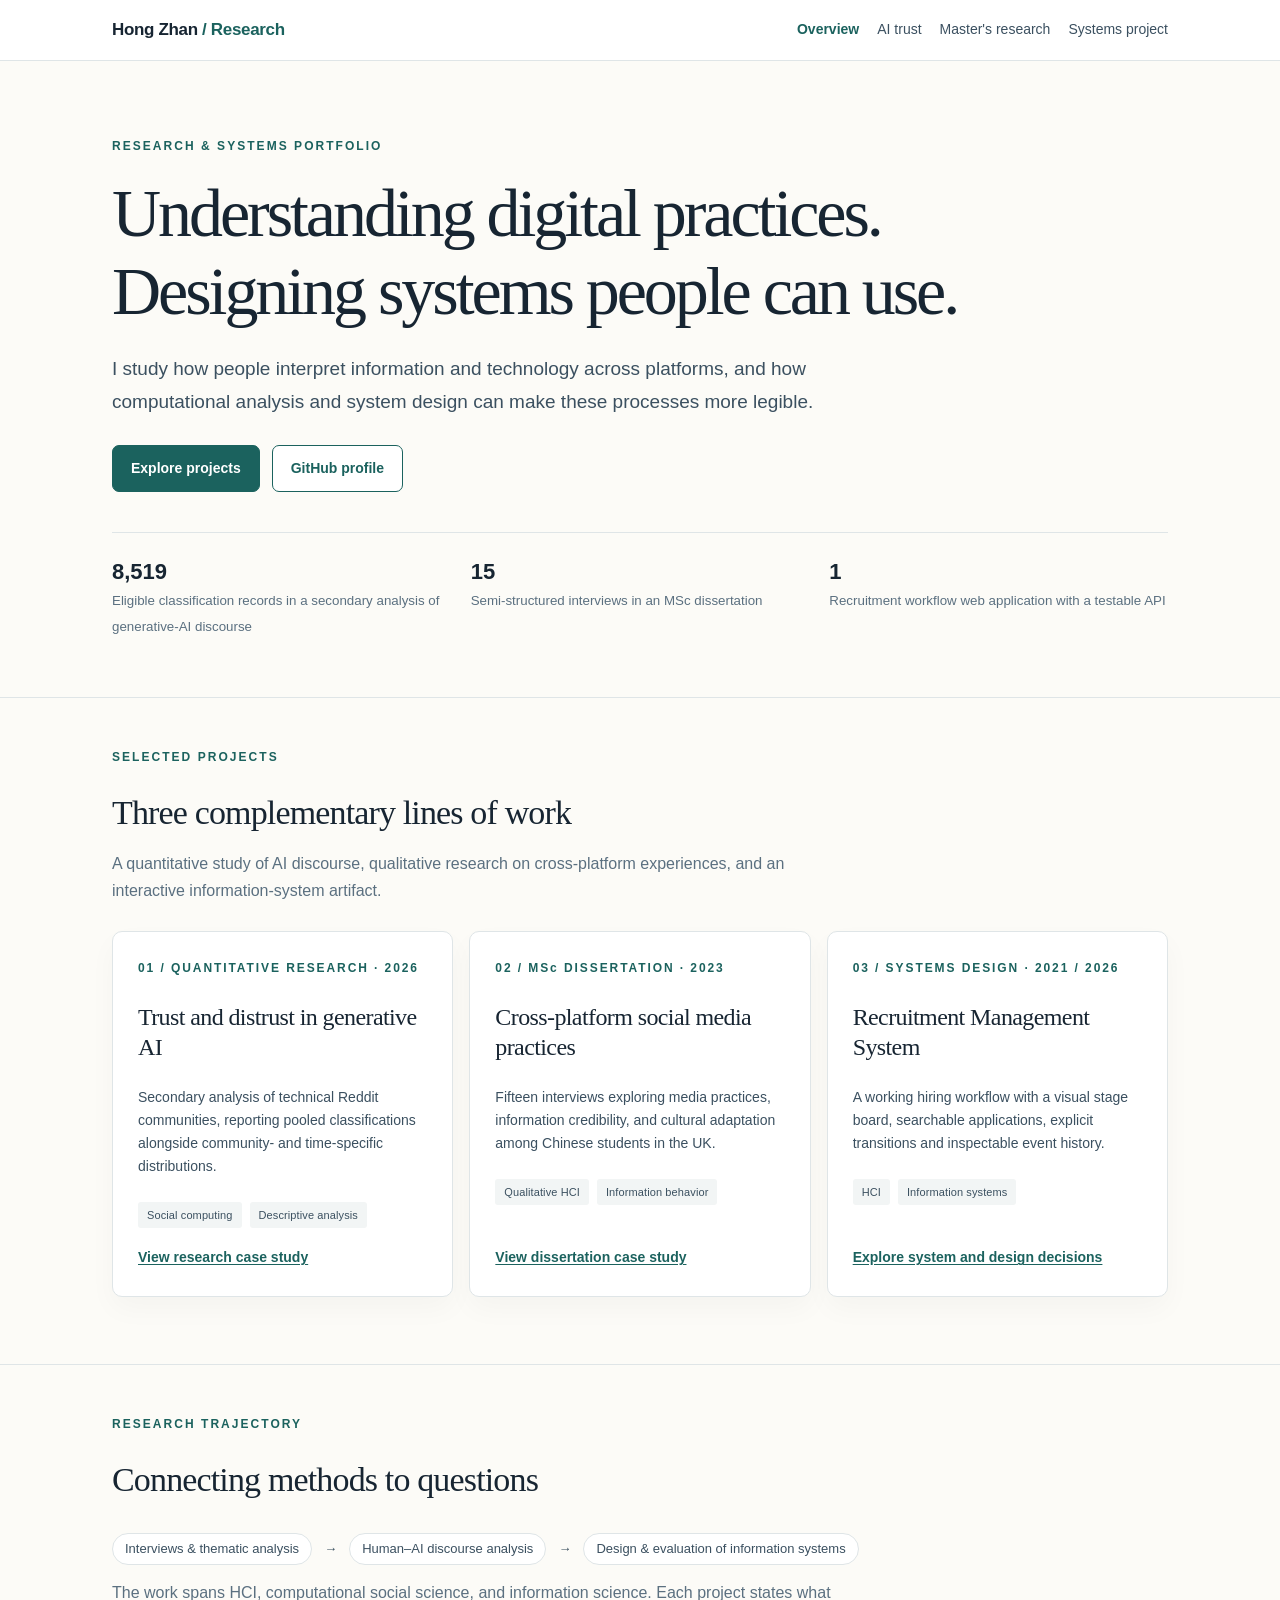
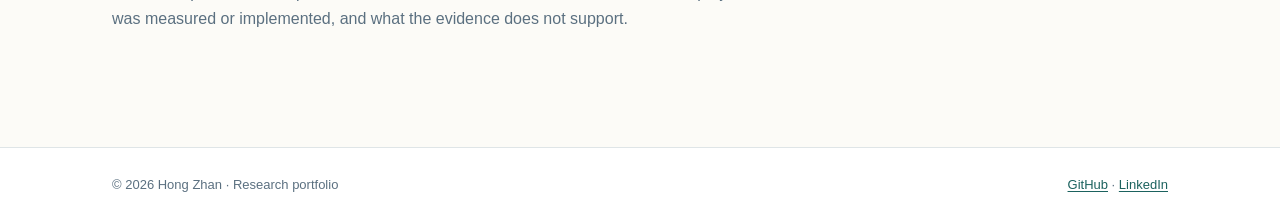
==== portfolio/index.html @ 1892803e "Build Spring Boot MySQL recruitment system migration" ====
<!doctype html>
<html lang="en"><head><meta charset="utf-8"><meta name="viewport" content="width=device-width,initial-scale=1"><meta name="description" content="Hong Zhan's research portfolio: human–AI trust, cross-platform information practices, and recruitment system design."><title>Research Portfolio | Hong Zhan</title><link rel="stylesheet" href="styles.css"></head>
<body><a class="visually-hidden" href="#main">Skip to content</a><header><div class="nav"><a class="brand" href="index.html">Hong Zhan <span>/ Research</span></a><nav aria-label="Main navigation"><a href="index.html" aria-current="page">Overview</a><a href="genai.html">AI trust</a><a href="masters.html">Master's research</a><a href="undergraduate.html">Systems project</a></nav></div></header>
<main id="main"><div class="wrap"><section class="hero"><p class="eyebrow">Research & systems portfolio</p><h1>Understanding digital practices. Designing systems people can use.</h1><p class="lede">I study how people interpret information and technology across platforms, and how computational analysis and system design can make these processes more legible.</p><div class="action-row"><a class="button" href="#projects">Explore projects</a><a class="button secondary" href="https://github.com/ivyhongzhan" rel="noopener noreferrer" target="_blank">GitHub profile</a></div><div class="metrics" aria-label="Selected work"><div class="metric"><strong>8,519</strong><small>Eligible classification records in a secondary analysis of generative-AI discourse</small></div><div class="metric"><strong>15</strong><small>Semi-structured interviews in an MSc dissertation</small></div><div class="metric"><strong>1</strong><small>Recruitment workflow web application with a testable API</small></div></div></section></div><hr class="rule"><section class="section" id="projects"><div class="wrap"><p class="eyebrow">Selected projects</p><h2>Three complementary lines of work</h2><p class="section-heading">A quantitative study of AI discourse, qualitative research on cross-platform experiences, and an interactive information-system artifact.</p><div class="grid">
<article class="card"><span class="index">01 / QUANTITATIVE RESEARCH · 2026</span><h3>Trust and distrust in generative AI</h3><p>Secondary analysis of technical Reddit communities, reporting pooled classifications alongside community- and time-specific distributions.</p><div class="chip-row"><span class="chip">Social computing</span><span class="chip">Descriptive analysis</span></div><a class="link" href="genai.html">View research case study</a></article>
<article class="card"><span class="index">02 / MSc DISSERTATION · 2023</span><h3>Cross-platform social media practices</h3><p>Fifteen interviews exploring media practices, information credibility, and cultural adaptation among Chinese students in the UK.</p><div class="chip-row"><span class="chip">Qualitative HCI</span><span class="chip">Information behavior</span></div><a class="link" href="masters.html">View dissertation case study</a></article>
<article class="card"><span class="index">03 / SYSTEMS DESIGN · 2021 / 2026</span><h3>Recruitment Management System</h3><p>A working hiring workflow with a visual stage board, searchable applications, explicit transitions and inspectable event history.</p><div class="chip-row"><span class="chip">HCI</span><span class="chip">Information systems</span></div><a class="link" href="undergraduate.html">Explore system and design decisions</a></article>
</div></div></section><hr class="rule"><section class="section"><div class="wrap"><p class="eyebrow">Research trajectory</p><h2>Connecting methods to questions</h2><div class="lineage"><span>Interviews & thematic analysis</span><strong aria-hidden="true">→</strong><span>Human–AI discourse analysis</span><strong aria-hidden="true">→</strong><span>Design & evaluation of information systems</span></div><p class="section-heading">The work spans HCI, computational social science, and information science. Each project states what was measured or implemented, and what the evidence does not support.</p></div></section></main>
<footer class="site-footer"><div class="wrap"><span>© 2026 Hong Zhan · Research portfolio</span><span><a href="https://github.com/ivyhongzhan" target="_blank" rel="noopener noreferrer">GitHub</a> · <a href="https://www.linkedin.com/in/ivyhongzhan/" target="_blank" rel="noopener noreferrer">LinkedIn</a></span></div></footer></body></html>
---- portfolio/styles.css ----
:root{--ink:#172532;--ink2:#3b5060;--muted:#5b7080;--paper:#fcfbf7;--white:#fff;--line:#dfe5e7;--accent:#1b625e;--accent-lite:#e8f3ef;--gold:#ba7c40;--soft:#f2f5f5;--max:1100px}
*{box-sizing:border-box}html{scroll-behavior:smooth}body{margin:0;background:var(--paper);font-family:-apple-system,BlinkMacSystemFont,"Segoe UI",Inter,Arial,sans-serif;color:var(--ink);font-size:16px;line-height:1.65}a{color:var(--accent);text-underline-offset:.17em}a:hover{text-decoration-thickness:2px}a:focus-visible,button:focus-visible{outline:3px solid #8a6c40;outline-offset:4px}header{background:#fff;border-bottom:1px solid var(--line)}.nav{max-width:var(--max);margin:auto;display:flex;align-items:center;justify-content:space-between;gap:20px;padding:16px 22px}.brand{font-size:17px;font-weight:760;letter-spacing:-.02em;color:var(--ink);text-decoration:none}.brand span{color:var(--accent)}nav{display:flex;flex-wrap:wrap;gap:18px;font-size:14px}nav a{text-decoration:none;color:var(--ink2)}nav a[aria-current=page]{color:var(--accent);font-weight:700}.wrap{max-width:var(--max);margin:auto;padding:0 22px}.hero{padding:76px 0 58px}.eyebrow{font-size:12px;font-weight:750;letter-spacing:.17em;text-transform:uppercase;color:var(--accent);margin:0 0 17px}.hero h1,.page-hero h1{font-family:Georgia,"Times New Roman",serif;font-weight:500;letter-spacing:-.045em;line-height:1.15}.hero h1{font-size:clamp(40px,6vw,68px);max-width:930px;margin:0 0 23px}.lede{font-size:19px;max-width:760px;line-height:1.7;color:var(--ink2)}.subtle{color:var(--muted)}.action-row{display:flex;gap:12px;flex-wrap:wrap;margin:27px 0}.button{display:inline-flex;align-items:center;justify-content:center;padding:11px 18px;border:1px solid var(--accent);border-radius:7px;background:var(--accent);color:white;font-size:14px;font-weight:650;text-decoration:none}.button.secondary{background:white;color:var(--accent)}.button:hover{filter:brightness(.96)}.metrics{display:grid;grid-template-columns:repeat(3,1fr);gap:20px;border-top:1px solid var(--line);padding:24px 0 0;margin-top:40px}.metric strong{display:block;font-size:22px;font-weight:730;line-height:1.35}.metric small{color:var(--muted)}.section{padding:50px 0 67px}.section h2{font-family:Georgia,"Times New Roman",serif;letter-spacing:-.025em;font-size:34px;font-weight:500;margin:0 0 10px}.section-heading{max-width:720px;color:var(--muted);margin:0 0 27px}.grid{display:grid;grid-template-columns:repeat(3,1fr);gap:16px}.card{display:flex;flex-direction:column;background:white;border:1px solid var(--line);border-radius:10px;padding:27px 25px;box-shadow:0 12px 28px rgba(12,37,45,.03);min-height:325px}.card .index{font-size:12px;letter-spacing:.16em;color:var(--accent);font-weight:750}.card h3{font-family:Georgia,"Times New Roman",serif;font-size:24px;font-weight:500;line-height:1.25;letter-spacing:-.025em;margin:23px 0 10px}.card p{font-size:14px;color:var(--ink2)}.card .link{margin-top:auto;padding-top:18px;font-size:14px;font-weight:700}.chip-row{display:flex;gap:8px;flex-wrap:wrap;margin-top:10px}.chip{border-radius:3px;background:var(--soft);padding:4px 9px;color:var(--ink2);font-size:11px;letter-spacing:.01em}.rule{border:0;border-top:1px solid var(--line);margin:0}.page-hero{padding:58px 0 34px}.page-hero h1{font-size:clamp(34px,5vw,54px);max-width:970px;margin:0 0 22px}.meta{color:var(--muted);font-size:14px}.article{display:grid;grid-template-columns:minmax(0,1fr) 260px;gap:60px;padding-bottom:70px}.article section{padding:19px 0 23px;border-top:1px solid var(--line)}.article h2{font-size:23px;margin:7px 0 12px;letter-spacing:-.015em}.article p,.article li{color:var(--ink2)}.article ul,.article ol{padding-left:22px}.article aside{position:sticky;top:22px;align-self:start;border:1px solid var(--line);background:#fff;border-radius:8px;padding:23px}.article aside strong{font-size:13px;letter-spacing:.08em;text-transform:uppercase}.fact{margin:16px 0}.fact small{font-size:12px;color:var(--muted);display:block}.fact b{font-size:15px;font-weight:650}.note{background:var(--accent-lite);border-left:3px solid var(--accent);padding:14px 18px;color:var(--ink2);font-size:14px;border-radius:0 7px 7px 0}.paper-box{background:#fff;border:1px solid var(--line);padding:18px 22px;border-radius:8px;margin:18px 0}.paper-box h3{margin:0 0 10px;font-size:17px}.steps{display:grid;grid-template-columns:repeat(3,1fr);gap:12px}.step{border:1px solid var(--line);border-radius:7px;background:white;padding:17px}.step b{display:block;font-size:14px}.step span{font-size:13px;color:var(--muted)}.site-footer{border-top:1px solid var(--line);background:white;padding:26px 0;margin-top:20px;color:var(--muted);font-size:13px}.site-footer .wrap{display:flex;justify-content:space-between;gap:12px;flex-wrap:wrap}code{background:#e9eeed;border-radius:3px;padding:2px 5px;color:#183c3b}pre{overflow-x:auto;background:#172532;color:#fff;padding:17px;border-radius:6px;font-size:13px;line-height:1.6}.visually-hidden{position:absolute!important;width:1px;height:1px;overflow:hidden;clip:rect(0,0,0,0);white-space:nowrap}.lineage{display:flex;align-items:center;gap:12px;flex-wrap:wrap;padding:15px 0;color:var(--ink2);font-size:13px}.lineage span{display:inline-block;border:1px solid var(--line);border-radius:50px;padding:4px 12px;background:white}@media(max-width:810px){.grid{grid-template-columns:1fr}.card{min-height:auto}.article{grid-template-columns:1fr;gap:10px}.article aside{position:static;order:-1}.steps{grid-template-columns:1fr}.metrics{grid-template-columns:1fr 1fr}.hero{padding:50px 0 35px}}@media(max-width:480px){.nav{align-items:flex-start;flex-direction:column;gap:9px}nav{gap:12px}.metrics{grid-template-columns:1fr}.page-hero{padding:42px 0 18px}}@media(prefers-reduced-motion:reduce){html{scroll-behavior:auto}}
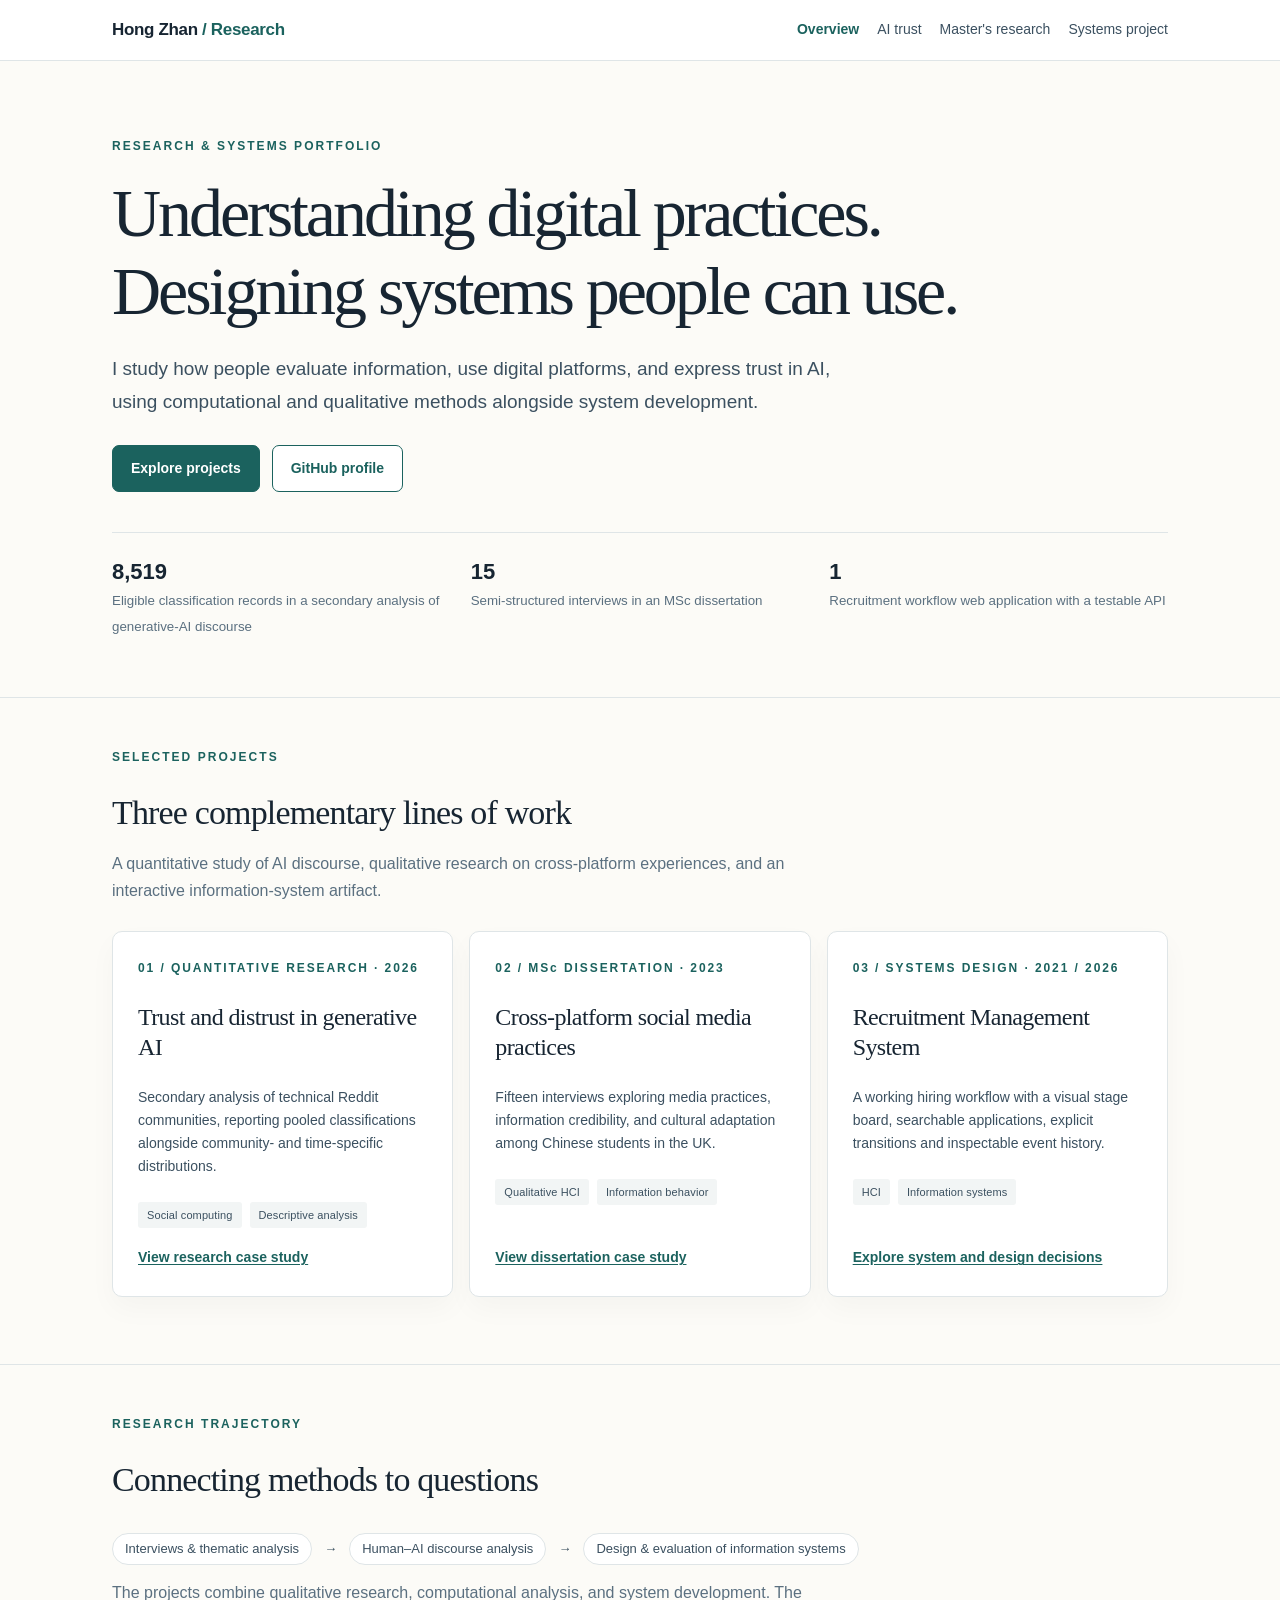
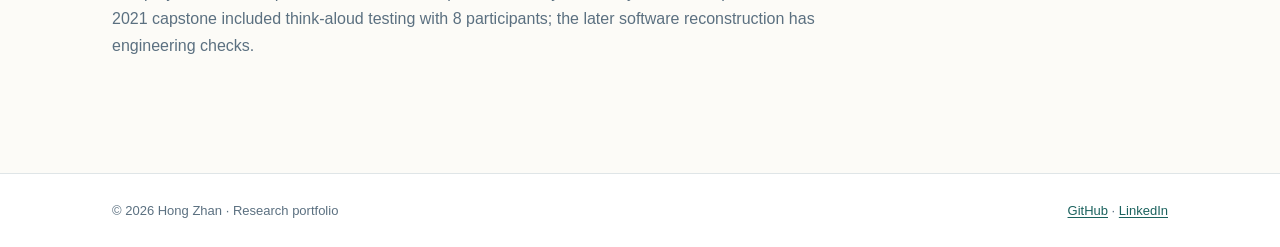
==== commit 699b9dbf: "Clarify capstone history and simplify portfolio documentation" ====
--- a/portfolio/index.html
+++ b/portfolio/index.html
@@ -1,9 +1,9 @@
 <!doctype html>
 <html lang="en"><head><meta charset="utf-8"><meta name="viewport" content="width=device-width,initial-scale=1"><meta name="description" content="Hong Zhan's research portfolio: human–AI trust, cross-platform information practices, and recruitment system design."><title>Research Portfolio | Hong Zhan</title><link rel="stylesheet" href="styles.css"></head>
 <body><a class="visually-hidden" href="#main">Skip to content</a><header><div class="nav"><a class="brand" href="index.html">Hong Zhan <span>/ Research</span></a><nav aria-label="Main navigation"><a href="index.html" aria-current="page">Overview</a><a href="genai.html">AI trust</a><a href="masters.html">Master's research</a><a href="undergraduate.html">Systems project</a></nav></div></header>
-<main id="main"><div class="wrap"><section class="hero"><p class="eyebrow">Research & systems portfolio</p><h1>Understanding digital practices. Designing systems people can use.</h1><p class="lede">I study how people interpret information and technology across platforms, and how computational analysis and system design can make these processes more legible.</p><div class="action-row"><a class="button" href="#projects">Explore projects</a><a class="button secondary" href="https://github.com/ivyhongzhan" rel="noopener noreferrer" target="_blank">GitHub profile</a></div><div class="metrics" aria-label="Selected work"><div class="metric"><strong>8,519</strong><small>Eligible classification records in a secondary analysis of generative-AI discourse</small></div><div class="metric"><strong>15</strong><small>Semi-structured interviews in an MSc dissertation</small></div><div class="metric"><strong>1</strong><small>Recruitment workflow web application with a testable API</small></div></div></section></div><hr class="rule"><section class="section" id="projects"><div class="wrap"><p class="eyebrow">Selected projects</p><h2>Three complementary lines of work</h2><p class="section-heading">A quantitative study of AI discourse, qualitative research on cross-platform experiences, and an interactive information-system artifact.</p><div class="grid">
+<main id="main"><div class="wrap"><section class="hero"><p class="eyebrow">Research & systems portfolio</p><h1>Understanding digital practices. Designing systems people can use.</h1><p class="lede">I study how people evaluate information, use digital platforms, and express trust in AI, using computational and qualitative methods alongside system development.</p><div class="action-row"><a class="button" href="#projects">Explore projects</a><a class="button secondary" href="https://github.com/ivyhongzhan" rel="noopener noreferrer" target="_blank">GitHub profile</a></div><div class="metrics" aria-label="Selected work"><div class="metric"><strong>8,519</strong><small>Eligible classification records in a secondary analysis of generative-AI discourse</small></div><div class="metric"><strong>15</strong><small>Semi-structured interviews in an MSc dissertation</small></div><div class="metric"><strong>1</strong><small>Recruitment workflow web application with a testable API</small></div></div></section></div><hr class="rule"><section class="section" id="projects"><div class="wrap"><p class="eyebrow">Selected projects</p><h2>Three complementary lines of work</h2><p class="section-heading">A quantitative study of AI discourse, qualitative research on cross-platform experiences, and an interactive information-system artifact.</p><div class="grid">
 <article class="card"><span class="index">01 / QUANTITATIVE RESEARCH · 2026</span><h3>Trust and distrust in generative AI</h3><p>Secondary analysis of technical Reddit communities, reporting pooled classifications alongside community- and time-specific distributions.</p><div class="chip-row"><span class="chip">Social computing</span><span class="chip">Descriptive analysis</span></div><a class="link" href="genai.html">View research case study</a></article>
 <article class="card"><span class="index">02 / MSc DISSERTATION · 2023</span><h3>Cross-platform social media practices</h3><p>Fifteen interviews exploring media practices, information credibility, and cultural adaptation among Chinese students in the UK.</p><div class="chip-row"><span class="chip">Qualitative HCI</span><span class="chip">Information behavior</span></div><a class="link" href="masters.html">View dissertation case study</a></article>
 <article class="card"><span class="index">03 / SYSTEMS DESIGN · 2021 / 2026</span><h3>Recruitment Management System</h3><p>A working hiring workflow with a visual stage board, searchable applications, explicit transitions and inspectable event history.</p><div class="chip-row"><span class="chip">HCI</span><span class="chip">Information systems</span></div><a class="link" href="undergraduate.html">Explore system and design decisions</a></article>
-</div></div></section><hr class="rule"><section class="section"><div class="wrap"><p class="eyebrow">Research trajectory</p><h2>Connecting methods to questions</h2><div class="lineage"><span>Interviews & thematic analysis</span><strong aria-hidden="true">→</strong><span>Human–AI discourse analysis</span><strong aria-hidden="true">→</strong><span>Design & evaluation of information systems</span></div><p class="section-heading">The work spans HCI, computational social science, and information science. Each project states what was measured or implemented, and what the evidence does not support.</p></div></section></main>
+</div></div></section><hr class="rule"><section class="section"><div class="wrap"><p class="eyebrow">Research trajectory</p><h2>Connecting methods to questions</h2><div class="lineage"><span>Interviews & thematic analysis</span><strong aria-hidden="true">→</strong><span>Human–AI discourse analysis</span><strong aria-hidden="true">→</strong><span>Design & evaluation of information systems</span></div><p class="section-heading">The projects combine qualitative research, computational analysis, and system development. The 2021 capstone included think-aloud testing with 8 participants; the later software reconstruction has engineering checks.</p></div></section></main>
 <footer class="site-footer"><div class="wrap"><span>© 2026 Hong Zhan · Research portfolio</span><span><a href="https://github.com/ivyhongzhan" target="_blank" rel="noopener noreferrer">GitHub</a> · <a href="https://www.linkedin.com/in/ivyhongzhan/" target="_blank" rel="noopener noreferrer">LinkedIn</a></span></div></footer></body></html>
